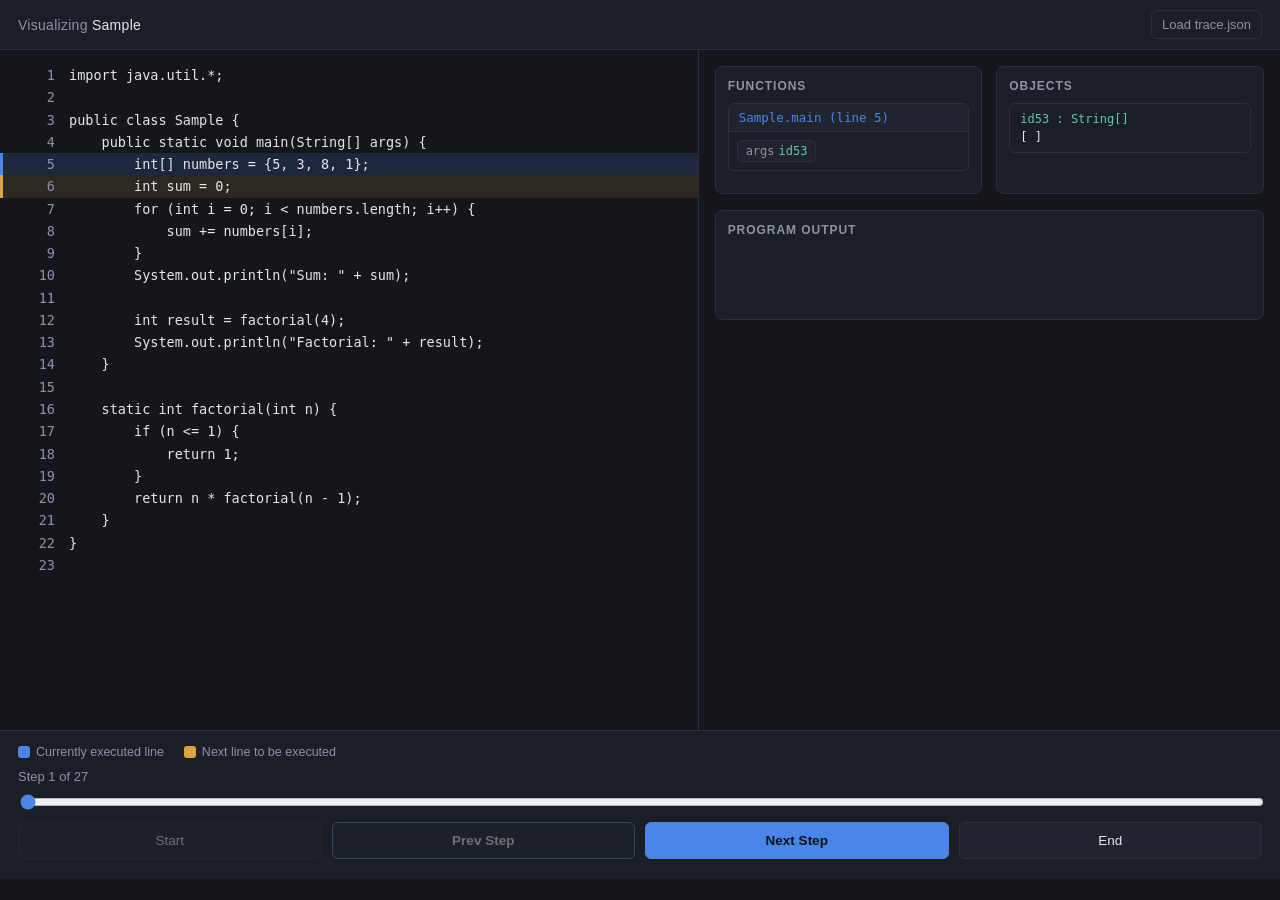
==== frontend/index.html @ e0a82f20 "Add files via upload" ====
<!DOCTYPE html>
<html lang="en">
<head>
<meta charset="UTF-8" />
<meta name="viewport" content="width=device-width, initial-scale=1.0" />
<title>Java Code Visualizer</title>
<link rel="stylesheet" href="style.css" />
</head>
<body>
  <header class="topbar">
    <div class="topbar-title">
      <span class="dim">Visualizing</span> <span id="classNameLabel">your code</span>
    </div>
    <label class="load-trace">
      Load trace.json
      <input type="file" id="traceFileInput" accept="application/json" />
    </label>
  </header>

  <main class="layout">
    <section class="code-pane">
      <pre id="codeView" class="code-view"></pre>
    </section>

    <section class="state-pane">
      <div class="panels">
        <div class="panel">
          <h2>Functions</h2>
          <div id="functionsPanel" class="panel-body"></div>
        </div>
        <div class="panel">
          <h2>Objects</h2>
          <div id="objectsPanel" class="panel-body"></div>
        </div>
      </div>

      <div class="io-panels">
        <div class="panel">
          <h2>Program Output</h2>
          <pre id="outputPanel" class="io-body"></pre>
        </div>
      </div>
    </section>
  </main>

  <footer class="controls">
    <div class="legend">
      <span class="legend-item"><span class="swatch current"></span>Currently executed line</span>
      <span class="legend-item"><span class="swatch next"></span>Next line to be executed</span>
    </div>

    <div class="step-status" id="stepStatus">Load a trace.json to begin</div>
    <input type="range" id="stepSlider" min="0" max="0" value="0" />

    <div class="buttons">
      <button id="btnStart">Start</button>
      <button id="btnPrev">Prev Step</button>
      <button id="btnNext">Next Step</button>
      <button id="btnEnd">End</button>
    </div>
  </footer>

  <script src="app.js"></script>
</body>
</html>
---- frontend/style.css ----
:root {
  --bg: #14161c;
  --bg-panel: #1b1e26;
  --bg-panel-alt: #20242e;
  --border: #2c303c;
  --text: #e4e6ec;
  --text-dim: #8b93a7;
  --accent-current: #4a86e8;
  --accent-next: #d9a441;
  --accent-ref: #5fc9a8;
  --mono: "JetBrains Mono", "Fira Code", "SFMono-Regular", Consolas, monospace;
  --sans: "Inter", -apple-system, BlinkMacSystemFont, "Segoe UI", sans-serif;
}

* { box-sizing: border-box; }

html, body {
  margin: 0;
  height: 100%;
  background: var(--bg);
  color: var(--text);
  font-family: var(--sans);
}

.topbar {
  display: flex;
  align-items: center;
  justify-content: space-between;
  padding: 10px 18px;
  border-bottom: 1px solid var(--border);
  background: var(--bg-panel);
}

.topbar-title { font-size: 14px; letter-spacing: 0.02em; }
.topbar-title .dim { color: var(--text-dim); }

.load-trace {
  font-size: 13px;
  color: var(--text-dim);
  border: 1px solid var(--border);
  border-radius: 6px;
  padding: 6px 10px;
  cursor: pointer;
}
.load-trace:hover { border-color: var(--accent-current); color: var(--text); }
.load-trace input { display: none; }

.layout {
  display: grid;
  grid-template-columns: 1.2fr 1fr;
  gap: 1px;
  background: var(--border);
  min-height: calc(100vh - 220px);
}

.code-pane, .state-pane { background: var(--bg); }

.code-view {
  margin: 0;
  padding: 14px 0;
  font-family: var(--mono);
  font-size: 13.5px;
  line-height: 1.65;
  overflow: auto;
  height: 100%;
  white-space: pre;
}

.code-line {
  display: block;
  padding: 0 18px;
  border-left: 3px solid transparent;
}
.code-line .lineno {
  display: inline-block;
  width: 34px;
  color: var(--text-dim);
  user-select: none;
  text-align: right;
  margin-right: 14px;
}
.code-line.current {
  background: rgba(74, 134, 232, 0.16);
  border-left-color: var(--accent-current);
}
.code-line.next {
  background: rgba(217, 164, 65, 0.12);
  border-left-color: var(--accent-next);
}

.state-pane {
  padding: 16px;
  display: flex;
  flex-direction: column;
  gap: 16px;
  overflow: auto;
}

.panels {
  display: grid;
  grid-template-columns: 1fr 1fr;
  gap: 14px;
}

.panel {
  background: var(--bg-panel);
  border: 1px solid var(--border);
  border-radius: 8px;
  padding: 12px;
}

.panel h2 {
  margin: 0 0 10px 0;
  font-size: 12px;
  text-transform: uppercase;
  letter-spacing: 0.08em;
  color: var(--text-dim);
}

.frame-box {
  border: 1px solid var(--border);
  border-radius: 6px;
  margin-bottom: 10px;
  overflow: hidden;
}
.frame-box .frame-title {
  background: var(--bg-panel-alt);
  padding: 6px 10px;
  font-family: var(--mono);
  font-size: 12.5px;
  color: var(--accent-current);
  border-bottom: 1px solid var(--border);
}
.frame-box .frame-locals {
  display: flex;
  flex-wrap: wrap;
  gap: 6px;
  padding: 8px;
}
.local-chip {
  font-family: var(--mono);
  font-size: 12px;
  background: var(--bg-panel-alt);
  border: 1px solid var(--border);
  border-radius: 5px;
  padding: 3px 8px;
}
.local-chip .name { color: var(--text-dim); margin-right: 4px; }
.local-chip .ref { color: var(--accent-ref); }

.object-box {
  border: 1px solid var(--border);
  border-radius: 6px;
  margin-bottom: 10px;
  padding: 8px 10px;
  font-family: var(--mono);
  font-size: 12px;
}
.object-box .obj-header { color: var(--accent-ref); margin-bottom: 4px; }
.object-box .obj-body { color: var(--text); word-break: break-word; }

.io-panels .panel { flex: 1; }
.io-body {
  margin: 0;
  font-family: var(--mono);
  font-size: 12.5px;
  white-space: pre-wrap;
  min-height: 60px;
  color: var(--text);
}

.controls {
  padding: 14px 18px 20px;
  border-top: 1px solid var(--border);
  background: var(--bg-panel);
}

.legend {
  display: flex;
  gap: 20px;
  font-size: 12.5px;
  color: var(--text-dim);
  margin-bottom: 10px;
}
.legend-item { display: flex; align-items: center; gap: 6px; }
.swatch { width: 12px; height: 12px; border-radius: 3px; display: inline-block; }
.swatch.current { background: var(--accent-current); }
.swatch.next { background: var(--accent-next); }

.step-status { font-size: 13px; color: var(--text-dim); margin-bottom: 8px; }

#stepSlider { width: 100%; margin-bottom: 12px; accent-color: var(--accent-current); }

.buttons { display: flex; gap: 10px; }
.buttons button {
  flex: 1;
  padding: 10px 0;
  background: var(--bg-panel-alt);
  border: 1px solid var(--border);
  color: var(--text);
  border-radius: 6px;
  font-size: 13.5px;
  cursor: pointer;
}
.buttons button:hover:not(:disabled) { border-color: var(--accent-current); }
.buttons button:disabled { opacity: 0.4; cursor: not-allowed; }
#btnNext, #btnPrev { background: var(--accent-current); border-color: var(--accent-current); color: #0d1117; font-weight: 600; }
#btnNext:disabled, #btnPrev:disabled { background: var(--bg-panel-alt); color: var(--text); }

@media (max-width: 860px) {
  .layout { grid-template-columns: 1fr; }
  .panels { grid-template-columns: 1fr; }
}
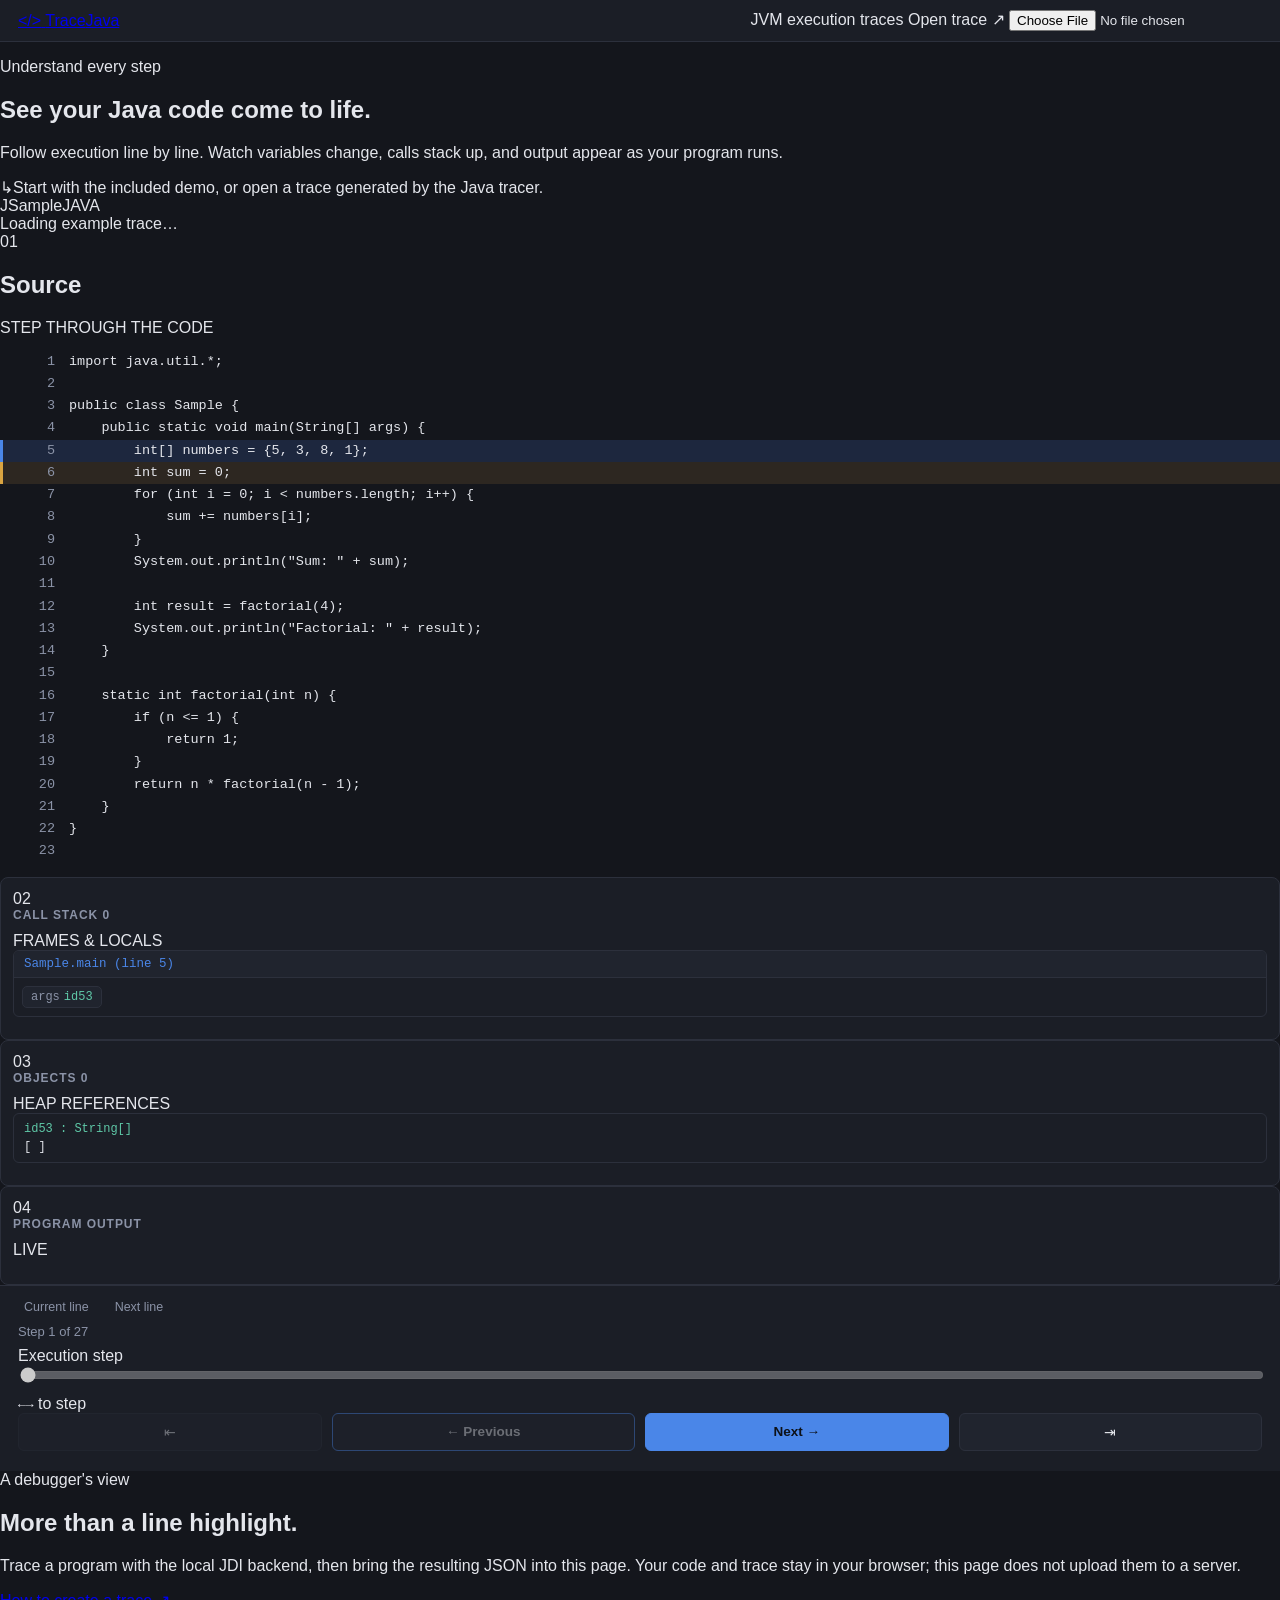
==== commit 381b9444: "Build polished visualizer page" ====
--- a/frontend/index.html
+++ b/frontend/index.html
@@ -1,65 +1,98 @@
-<!DOCTYPE html>
+<!doctype html>
 <html lang="en">
 <head>
-<meta charset="UTF-8" />
-<meta name="viewport" content="width=device-width, initial-scale=1.0" />
-<title>Java Code Visualizer</title>
-<link rel="stylesheet" href="style.css" />
+  <meta charset="utf-8">
+  <meta name="viewport" content="width=device-width, initial-scale=1">
+  <meta name="theme-color" content="#10131a">
+  <meta name="description" content="Step through Java code and see the call stack, variables, objects, and output as the program runs.">
+  <title>Java Code Visualizer — See your code run</title>
+  <link rel="preconnect" href="https://fonts.googleapis.com">
+  <link rel="preconnect" href="https://fonts.gstatic.com" crossorigin>
+  <link href="https://fonts.googleapis.com/css2?family=DM+Mono:wght@400;500&family=DM+Sans:wght@400;500;600;700&display=swap" rel="stylesheet">
+  <link rel="stylesheet" href="style.css">
 </head>
 <body>
   <header class="topbar">
-    <div class="topbar-title">
-      <span class="dim">Visualizing</span> <span id="classNameLabel">your code</span>
+    <a class="brand" href="./" aria-label="Java Code Visualizer home">
+      <span class="brand-mark" aria-hidden="true">&lt;/&gt;</span>
+      <span>Trace<span class="brand-light">Java</span></span>
+    </a>
+    <div class="topbar-actions">
+      <span class="status-pill"><span class="status-dot"></span>JVM execution traces</span>
+      <label class="button button-quiet upload-button" for="traceFileInput">Open trace <span aria-hidden="true">↗</span>
+        <input type="file" id="traceFileInput" accept=".json,application/json">
+      </label>
     </div>
-    <label class="load-trace">
-      Load trace.json
-      <input type="file" id="traceFileInput" accept="application/json" />
-    </label>
   </header>
 
-  <main class="layout">
-    <section class="code-pane">
-      <pre id="codeView" class="code-view"></pre>
+  <main>
+    <section class="intro">
+      <div>
+        <p class="eyebrow"><span class="eyebrow-line"></span>Understand every step</p>
+        <h1>See your Java code <span>come to life.</span></h1>
+        <p class="intro-copy">Follow execution line by line. Watch variables change, calls stack up, and output appear as your program runs.</p>
+      </div>
+      <div class="intro-note"><span class="note-icon">↳</span><span>Start with the included demo, or open a trace generated by the Java tracer.</span></div>
     </section>
 
-    <section class="state-pane">
-      <div class="panels">
-        <div class="panel">
-          <h2>Functions</h2>
-          <div id="functionsPanel" class="panel-body"></div>
-        </div>
-        <div class="panel">
-          <h2>Objects</h2>
-          <div id="objectsPanel" class="panel-body"></div>
+    <section class="workspace" aria-label="Java execution visualizer">
+      <div class="workspace-bar">
+        <div class="file-label"><span class="file-icon">J</span><span id="classNameLabel">Sample.java</span><span class="file-tag">JAVA</span></div>
+        <div class="workspace-hint"><span class="hint-dot"></span><span id="traceMessage" role="status" aria-live="polite">Loading example trace…</span></div>
+      </div>
+
+      <div class="workspace-grid">
+        <section class="code-panel" aria-labelledby="codeHeading">
+          <div class="panel-heading"><div><span class="panel-index">01</span><h2 id="codeHeading">Source</h2></div><span class="panel-caption">STEP THROUGH THE CODE</span></div>
+          <div id="codeView" class="code-view" tabindex="0" aria-label="Java source code"></div>
+        </section>
+
+        <div class="inspector">
+          <section class="panel inspector-panel" aria-labelledby="stackHeading">
+            <div class="panel-heading"><div><span class="panel-index">02</span><h2 id="stackHeading">Call stack <span class="count" id="frameCount">0</span></h2></div><span class="panel-caption">FRAMES & LOCALS</span></div>
+            <div id="functionsPanel" class="panel-content empty-state">Load a trace to inspect the call stack.</div>
+          </section>
+          <section class="panel inspector-panel" aria-labelledby="heapHeading">
+            <div class="panel-heading"><div><span class="panel-index">03</span><h2 id="heapHeading">Objects <span class="count" id="objectCount">0</span></h2></div><span class="panel-caption">HEAP REFERENCES</span></div>
+            <div id="objectsPanel" class="panel-content empty-state">Objects and arrays will appear here.</div>
+          </section>
+          <section class="panel output-panel" aria-labelledby="outputHeading">
+            <div class="panel-heading"><div><span class="panel-index">04</span><h2 id="outputHeading">Program output</h2></div><span class="output-live"><span></span>LIVE</span></div>
+            <pre id="outputPanel" class="output-content">(waiting for output)</pre>
+          </section>
         </div>
       </div>
 
-      <div class="io-panels">
-        <div class="panel">
-          <h2>Program Output</h2>
-          <pre id="outputPanel" class="io-body"></pre>
+      <footer class="controls">
+        <div class="control-top">
+          <div class="legend">
+            <span class="legend-item"><span class="legend-swatch current"></span>Current line</span>
+            <span class="legend-item"><span class="legend-swatch next"></span>Next line</span>
+          </div>
+          <div class="step-status" id="stepStatus">Load a trace to begin</div>
         </div>
-      </div>
+        <label class="sr-only" for="stepSlider">Execution step</label>
+        <input type="range" id="stepSlider" min="0" max="0" value="0" disabled>
+        <div class="control-bottom">
+          <span class="keyboard-tip"><kbd>←</kbd><kbd>→</kbd> to step</span>
+          <div class="buttons">
+            <button id="btnStart" class="icon-button" aria-label="Go to first step" title="First step" disabled>⇤</button>
+            <button id="btnPrev" class="button button-secondary" disabled><span aria-hidden="true">←</span> Previous</button>
+            <button id="btnNext" class="button button-primary" disabled>Next <span aria-hidden="true">→</span></button>
+            <button id="btnEnd" class="icon-button" aria-label="Go to last step" title="Last step" disabled>⇥</button>
+          </div>
+        </div>
+      </footer>
+    </section>
+
+    <section class="below-fold">
+      <div><span class="eyebrow">A debugger's view</span><h2>More than a line highlight.</h2></div>
+      <p>Trace a program with the local JDI backend, then bring the resulting JSON into this page. Your code and trace stay in your browser; this page does not upload them to a server.</p>
+      <a class="text-link" href="https://github.com/akarupusaieshwar-creator/java-code-visualizer#usage" target="_blank" rel="noreferrer">How to create a trace <span aria-hidden="true">↗</span></a>
     </section>
   </main>
-
-  <footer class="controls">
-    <div class="legend">
-      <span class="legend-item"><span class="swatch current"></span>Currently executed line</span>
-      <span class="legend-item"><span class="swatch next"></span>Next line to be executed</span>
-    </div>
-
-    <div class="step-status" id="stepStatus">Load a trace.json to begin</div>
-    <input type="range" id="stepSlider" min="0" max="0" value="0" />
-
-    <div class="buttons">
-      <button id="btnStart">Start</button>
-      <button id="btnPrev">Prev Step</button>
-      <button id="btnNext">Next Step</button>
-      <button id="btnEnd">End</button>
-    </div>
-  </footer>
+  <footer class="site-footer"><span>TraceJava <span class="footer-muted">· A step-by-step Java visualizer</span></span><a href="https://github.com/akarupusaieshwar-creator/java-code-visualizer" target="_blank" rel="noreferrer">View on GitHub ↗</a></footer>
 
   <script src="app.js"></script>
 </body>
-</html>
+</html>
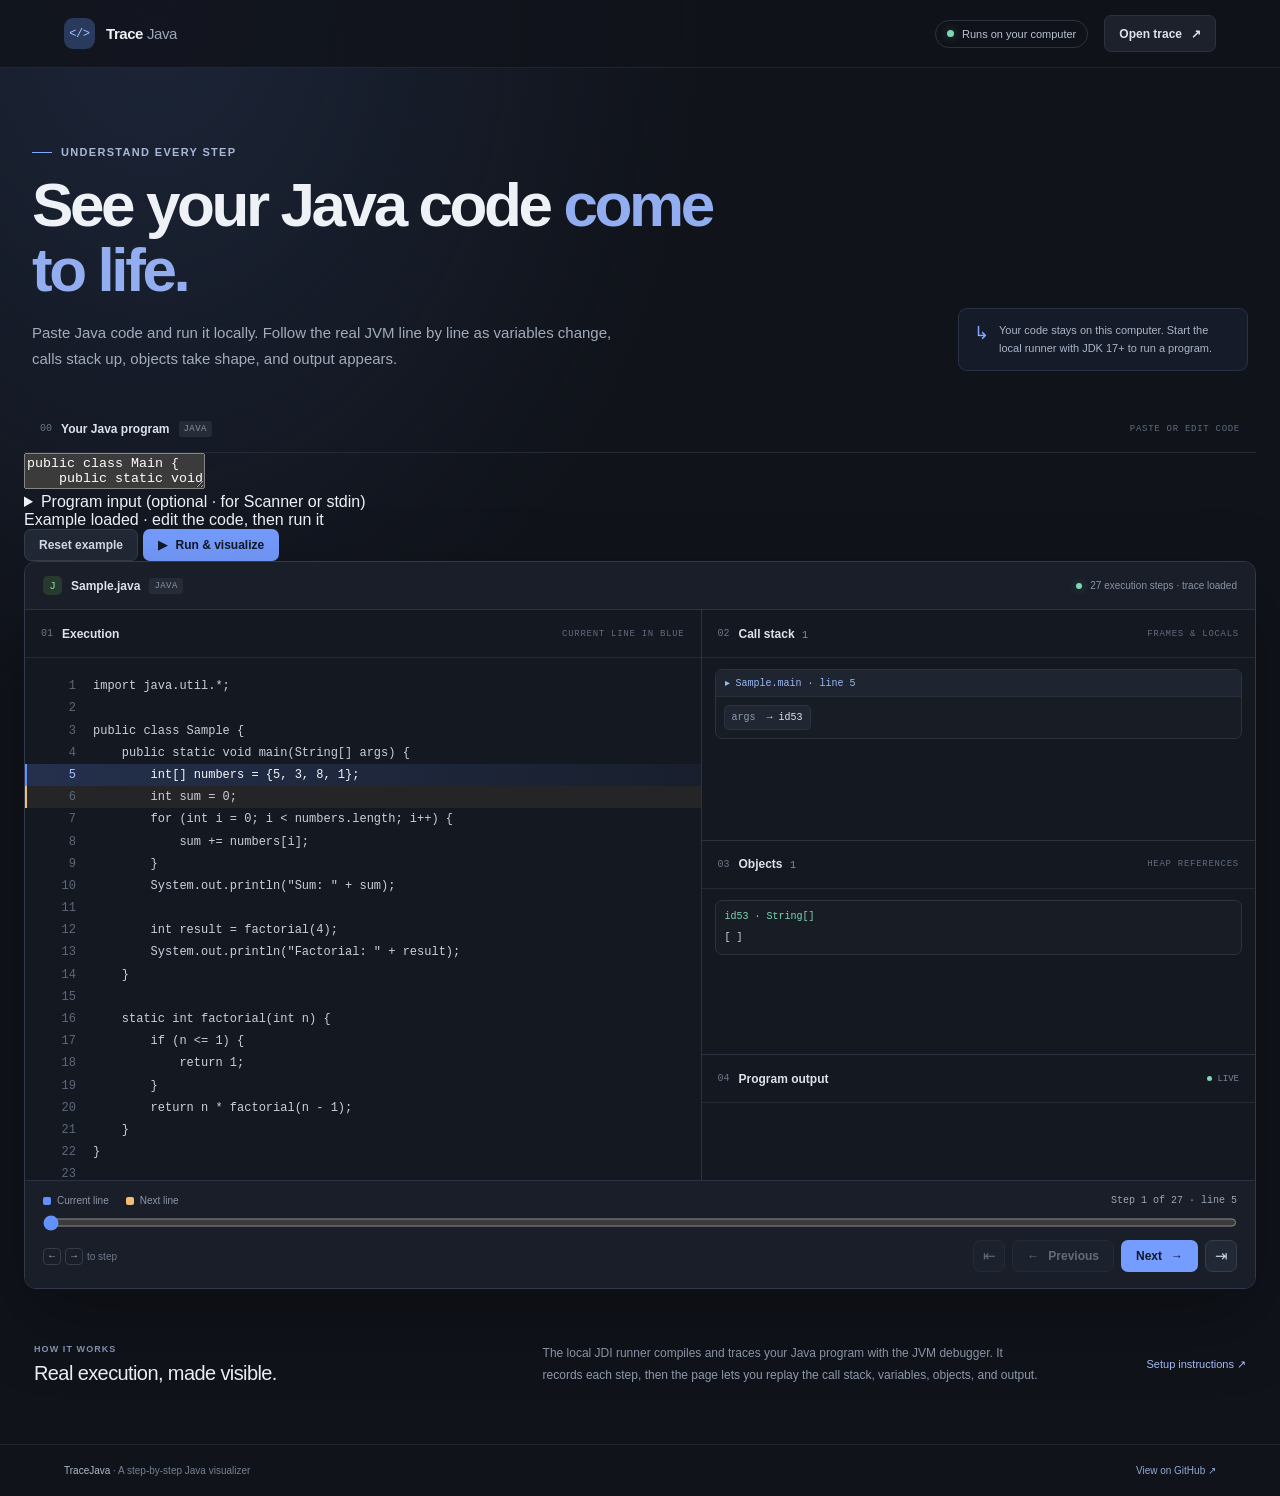
==== commit 920355df: "Add paste-and-run Java editor to page" ====
--- a/frontend/index.html
+++ b/frontend/index.html
@@ -4,7 +4,7 @@
   <meta charset="utf-8">
   <meta name="viewport" content="width=device-width, initial-scale=1">
   <meta name="theme-color" content="#10131a">
-  <meta name="description" content="Step through Java code and see the call stack, variables, objects, and output as the program runs.">
+  <meta name="description" content="Paste Java code and watch its real JVM execution step by step.">
   <title>Java Code Visualizer — See your code run</title>
   <link rel="preconnect" href="https://fonts.googleapis.com">
   <link rel="preconnect" href="https://fonts.gstatic.com" crossorigin>
@@ -18,7 +18,7 @@
       <span>Trace<span class="brand-light">Java</span></span>
     </a>
     <div class="topbar-actions">
-      <span class="status-pill"><span class="status-dot"></span>JVM execution traces</span>
+      <span class="status-pill"><span class="status-dot"></span>Runs on your computer</span>
       <label class="button button-quiet upload-button" for="traceFileInput">Open trace <span aria-hidden="true">↗</span>
         <input type="file" id="traceFileInput" accept=".json,application/json">
       </label>
@@ -30,35 +30,64 @@
       <div>
         <p class="eyebrow"><span class="eyebrow-line"></span>Understand every step</p>
         <h1>See your Java code <span>come to life.</span></h1>
-        <p class="intro-copy">Follow execution line by line. Watch variables change, calls stack up, and output appear as your program runs.</p>
+        <p class="intro-copy">Paste Java code and run it locally. Follow the real JVM line by line as variables change, calls stack up, objects take shape, and output appears.</p>
       </div>
-      <div class="intro-note"><span class="note-icon">↳</span><span>Start with the included demo, or open a trace generated by the Java tracer.</span></div>
+      <div class="intro-note"><span class="note-icon">↳</span><span>Your code stays on this computer. Start the local runner with JDK 17+ to run a program.</span></div>
+    </section>
+
+    <section class="editor-panel panel" aria-labelledby="editorHeading">
+      <div class="editor-top">
+        <div class="panel-heading editor-heading"><div><span class="panel-index">00</span><h2 id="editorHeading">Your Java program</h2><span class="file-tag">JAVA</span></div><span class="panel-caption">PASTE OR EDIT CODE</span></div>
+        <textarea id="editorInput" class="source-editor" spellcheck="false" autocapitalize="off" autocomplete="off" aria-label="Java source code" wrap="off" placeholder="Paste your Java program here…">public class Main {
+    public static void main(String[] args) {
+        int[] scores = {5, 3, 8};
+        int total = 0;
+
+        for (int i = 0; i < scores.length; i++) {
+            total += scores[i];
+        }
+
+        System.out.println("Total: " + total);
+    }
+}</textarea>
+        <details class="stdin-editor">
+          <summary>Program input <span>(optional · for Scanner or stdin)</span></summary>
+          <textarea id="stdinInput" rows="3" spellcheck="false" aria-label="Program input"> </textarea>
+        </details>
+        <div class="editor-footer">
+          <span id="editorMessage" class="editor-message" role="status" aria-live="polite">Example loaded · edit the code, then run it</span>
+          <div class="editor-actions">
+            <button id="loadExample" class="button button-secondary" type="button">Reset example</button>
+            <button id="runCode" class="button button-primary run-button" type="button"><span class="play-icon" aria-hidden="true">▶</span><span id="runButtonLabel">Run & visualize</span></button>
+          </div>
+        </div>
+      </div>
     </section>
 
     <section class="workspace" aria-label="Java execution visualizer">
       <div class="workspace-bar">
-        <div class="file-label"><span class="file-icon">J</span><span id="classNameLabel">Sample.java</span><span class="file-tag">JAVA</span></div>
+        <div class="file-label"><span class="file-icon">J</span><span id="classNameLabel">Main.java</span><span class="file-tag">JAVA</span></div>
         <div class="workspace-hint"><span class="hint-dot"></span><span id="traceMessage" role="status" aria-live="polite">Loading example trace…</span></div>
       </div>
 
       <div class="workspace-grid">
         <section class="code-panel" aria-labelledby="codeHeading">
-          <div class="panel-heading"><div><span class="panel-index">01</span><h2 id="codeHeading">Source</h2></div><span class="panel-caption">STEP THROUGH THE CODE</span></div>
-          <div id="codeView" class="code-view" tabindex="0" aria-label="Java source code"></div>
+          <div class="panel-heading"><div><span class="panel-index">01</span><h2 id="codeHeading">Execution</h2></div><span class="panel-caption">CURRENT LINE IN BLUE</span></div>
+          <div id="codeView" class="code-view" tabindex="0" aria-label="Java source code with current execution line"></div>
         </section>
 
         <div class="inspector">
           <section class="panel inspector-panel" aria-labelledby="stackHeading">
             <div class="panel-heading"><div><span class="panel-index">02</span><h2 id="stackHeading">Call stack <span class="count" id="frameCount">0</span></h2></div><span class="panel-caption">FRAMES & LOCALS</span></div>
-            <div id="functionsPanel" class="panel-content empty-state">Load a trace to inspect the call stack.</div>
+            <div id="functionsPanel" class="panel-content empty-state">Run your program to inspect the call stack.</div>
           </section>
           <section class="panel inspector-panel" aria-labelledby="heapHeading">
             <div class="panel-heading"><div><span class="panel-index">03</span><h2 id="heapHeading">Objects <span class="count" id="objectCount">0</span></h2></div><span class="panel-caption">HEAP REFERENCES</span></div>
-            <div id="objectsPanel" class="panel-content empty-state">Objects and arrays will appear here.</div>
+            <div id="objectsPanel" class="panel-content empty-state">Arrays and objects will appear here.</div>
           </section>
           <section class="panel output-panel" aria-labelledby="outputHeading">
             <div class="panel-heading"><div><span class="panel-index">04</span><h2 id="outputHeading">Program output</h2></div><span class="output-live"><span></span>LIVE</span></div>
-            <pre id="outputPanel" class="output-content">(waiting for output)</pre>
+            <pre id="outputPanel" class="output-content">(run your program to see output)</pre>
           </section>
         </div>
       </div>
@@ -69,7 +98,7 @@
             <span class="legend-item"><span class="legend-swatch current"></span>Current line</span>
             <span class="legend-item"><span class="legend-swatch next"></span>Next line</span>
           </div>
-          <div class="step-status" id="stepStatus">Load a trace to begin</div>
+          <div class="step-status" id="stepStatus">Run your code to begin</div>
         </div>
         <label class="sr-only" for="stepSlider">Execution step</label>
         <input type="range" id="stepSlider" min="0" max="0" value="0" disabled>
@@ -86,9 +115,9 @@
     </section>
 
     <section class="below-fold">
-      <div><span class="eyebrow">A debugger's view</span><h2>More than a line highlight.</h2></div>
-      <p>Trace a program with the local JDI backend, then bring the resulting JSON into this page. Your code and trace stay in your browser; this page does not upload them to a server.</p>
-      <a class="text-link" href="https://github.com/akarupusaieshwar-creator/java-code-visualizer#usage" target="_blank" rel="noreferrer">How to create a trace <span aria-hidden="true">↗</span></a>
+      <div><span class="eyebrow">How it works</span><h2>Real execution, made visible.</h2></div>
+      <p>The local JDI runner compiles and traces your Java program with the JVM debugger. It records each step, then the page lets you replay the call stack, variables, objects, and output.</p>
+      <a class="text-link" href="https://github.com/akarupusaieshwar-creator/java-code-visualizer#run-the-visualizer" target="_blank" rel="noreferrer">Setup instructions <span aria-hidden="true">↗</span></a>
     </section>
   </main>
   <footer class="site-footer"><span>TraceJava <span class="footer-muted">· A step-by-step Java visualizer</span></span><a href="https://github.com/akarupusaieshwar-creator/java-code-visualizer" target="_blank" rel="noreferrer">View on GitHub ↗</a></footer>
--- a/frontend/style.css
+++ b/frontend/style.css
@@ -1,213 +1,14 @@
-:root {
-  --bg: #14161c;
-  --bg-panel: #1b1e26;
-  --bg-panel-alt: #20242e;
-  --border: #2c303c;
-  --text: #e4e6ec;
-  --text-dim: #8b93a7;
-  --accent-current: #4a86e8;
-  --accent-next: #d9a441;
-  --accent-ref: #5fc9a8;
-  --mono: "JetBrains Mono", "Fira Code", "SFMono-Regular", Consolas, monospace;
-  --sans: "Inter", -apple-system, BlinkMacSystemFont, "Segoe UI", sans-serif;
-}
-
-* { box-sizing: border-box; }
-
-html, body {
-  margin: 0;
-  height: 100%;
-  background: var(--bg);
-  color: var(--text);
-  font-family: var(--sans);
-}
-
-.topbar {
-  display: flex;
-  align-items: center;
-  justify-content: space-between;
-  padding: 10px 18px;
-  border-bottom: 1px solid var(--border);
-  background: var(--bg-panel);
-}
-
-.topbar-title { font-size: 14px; letter-spacing: 0.02em; }
-.topbar-title .dim { color: var(--text-dim); }
-
-.load-trace {
-  font-size: 13px;
-  color: var(--text-dim);
-  border: 1px solid var(--border);
-  border-radius: 6px;
-  padding: 6px 10px;
-  cursor: pointer;
-}
-.load-trace:hover { border-color: var(--accent-current); color: var(--text); }
-.load-trace input { display: none; }
-
-.layout {
-  display: grid;
-  grid-template-columns: 1.2fr 1fr;
-  gap: 1px;
-  background: var(--border);
-  min-height: calc(100vh - 220px);
-}
-
-.code-pane, .state-pane { background: var(--bg); }
-
-.code-view {
-  margin: 0;
-  padding: 14px 0;
-  font-family: var(--mono);
-  font-size: 13.5px;
-  line-height: 1.65;
-  overflow: auto;
-  height: 100%;
-  white-space: pre;
-}
-
-.code-line {
-  display: block;
-  padding: 0 18px;
-  border-left: 3px solid transparent;
-}
-.code-line .lineno {
-  display: inline-block;
-  width: 34px;
-  color: var(--text-dim);
-  user-select: none;
-  text-align: right;
-  margin-right: 14px;
-}
-.code-line.current {
-  background: rgba(74, 134, 232, 0.16);
-  border-left-color: var(--accent-current);
-}
-.code-line.next {
-  background: rgba(217, 164, 65, 0.12);
-  border-left-color: var(--accent-next);
-}
-
-.state-pane {
-  padding: 16px;
-  display: flex;
-  flex-direction: column;
-  gap: 16px;
-  overflow: auto;
-}
-
-.panels {
-  display: grid;
-  grid-template-columns: 1fr 1fr;
-  gap: 14px;
-}
-
-.panel {
-  background: var(--bg-panel);
-  border: 1px solid var(--border);
-  border-radius: 8px;
-  padding: 12px;
-}
-
-.panel h2 {
-  margin: 0 0 10px 0;
-  font-size: 12px;
-  text-transform: uppercase;
-  letter-spacing: 0.08em;
-  color: var(--text-dim);
-}
-
-.frame-box {
-  border: 1px solid var(--border);
-  border-radius: 6px;
-  margin-bottom: 10px;
-  overflow: hidden;
-}
-.frame-box .frame-title {
-  background: var(--bg-panel-alt);
-  padding: 6px 10px;
-  font-family: var(--mono);
-  font-size: 12.5px;
-  color: var(--accent-current);
-  border-bottom: 1px solid var(--border);
-}
-.frame-box .frame-locals {
-  display: flex;
-  flex-wrap: wrap;
-  gap: 6px;
-  padding: 8px;
-}
-.local-chip {
-  font-family: var(--mono);
-  font-size: 12px;
-  background: var(--bg-panel-alt);
-  border: 1px solid var(--border);
-  border-radius: 5px;
-  padding: 3px 8px;
-}
-.local-chip .name { color: var(--text-dim); margin-right: 4px; }
-.local-chip .ref { color: var(--accent-ref); }
-
-.object-box {
-  border: 1px solid var(--border);
-  border-radius: 6px;
-  margin-bottom: 10px;
-  padding: 8px 10px;
-  font-family: var(--mono);
-  font-size: 12px;
-}
-.object-box .obj-header { color: var(--accent-ref); margin-bottom: 4px; }
-.object-box .obj-body { color: var(--text); word-break: break-word; }
-
-.io-panels .panel { flex: 1; }
-.io-body {
-  margin: 0;
-  font-family: var(--mono);
-  font-size: 12.5px;
-  white-space: pre-wrap;
-  min-height: 60px;
-  color: var(--text);
-}
-
-.controls {
-  padding: 14px 18px 20px;
-  border-top: 1px solid var(--border);
-  background: var(--bg-panel);
-}
-
-.legend {
-  display: flex;
-  gap: 20px;
-  font-size: 12.5px;
-  color: var(--text-dim);
-  margin-bottom: 10px;
-}
-.legend-item { display: flex; align-items: center; gap: 6px; }
-.swatch { width: 12px; height: 12px; border-radius: 3px; display: inline-block; }
-.swatch.current { background: var(--accent-current); }
-.swatch.next { background: var(--accent-next); }
-
-.step-status { font-size: 13px; color: var(--text-dim); margin-bottom: 8px; }
-
-#stepSlider { width: 100%; margin-bottom: 12px; accent-color: var(--accent-current); }
-
-.buttons { display: flex; gap: 10px; }
-.buttons button {
-  flex: 1;
-  padding: 10px 0;
-  background: var(--bg-panel-alt);
-  border: 1px solid var(--border);
-  color: var(--text);
-  border-radius: 6px;
-  font-size: 13.5px;
-  cursor: pointer;
-}
-.buttons button:hover:not(:disabled) { border-color: var(--accent-current); }
-.buttons button:disabled { opacity: 0.4; cursor: not-allowed; }
-#btnNext, #btnPrev { background: var(--accent-current); border-color: var(--accent-current); color: #0d1117; font-weight: 600; }
-#btnNext:disabled, #btnPrev:disabled { background: var(--bg-panel-alt); color: var(--text); }
-
-@media (max-width: 860px) {
-  .layout { grid-template-columns: 1fr; }
-  .panels { grid-template-columns: 1fr; }
-}
+:root { color-scheme: dark; --bg:#10131a; --surface:#171b24; --surface-raised:#1c212c; --surface-soft:#202633; --border:#2b3240; --border-soft:#232a36; --text:#eef1f6; --muted:#929bad; --faint:#697386; --blue:#83a9ff; --blue-strong:#6391ff; --amber:#f0bf72; --mint:#7ed8b5; --mono:"DM Mono","SFMono-Regular",Consolas,monospace; --sans:"DM Sans",Inter,-apple-system,BlinkMacSystemFont,"Segoe UI",sans-serif; }
+*{box-sizing:border-box} html{min-width:320px;background:var(--bg);scroll-behavior:smooth} body{margin:0;min-height:100vh;background:radial-gradient(ellipse at 12% 0%,#1c2538 0,transparent 34rem),var(--bg);color:var(--text);font-family:var(--sans);-webkit-font-smoothing:antialiased} button,input{font:inherit} a{color:inherit;text-decoration:none}
+.topbar{height:68px;display:flex;align-items:center;justify-content:space-between;padding:0 clamp(20px,5vw,76px);border-bottom:1px solid rgba(255,255,255,.07);background:rgba(16,19,26,.82)} .brand{display:inline-flex;align-items:center;gap:11px;font-weight:700;font-size:15px;letter-spacing:-.03em}.brand-mark{display:grid;width:31px;height:31px;place-items:center;border-radius:9px;background:#293a5c;color:#a8c1ff;font:500 12px var(--mono)}.brand-light{margin-left:4px;color:#9aa6ba;font-weight:500}.topbar-actions{display:flex;align-items:center;gap:16px}.status-pill{display:inline-flex;align-items:center;gap:8px;padding:7px 11px;border:1px solid var(--border);border-radius:999px;color:#b9c2d1;font-size:11px}.status-dot,.hint-dot{width:7px;height:7px;border-radius:50%;background:var(--mint);box-shadow:0 0 10px rgba(126,216,181,.35)}
+.button{min-height:37px;display:inline-flex;align-items:center;justify-content:center;gap:9px;padding:0 14px;border:1px solid transparent;border-radius:7px;font-weight:600;font-size:12px;cursor:pointer;transition:transform .15s,background .15s,border-color .15s}.button:hover:not(:disabled),.icon-button:hover:not(:disabled){transform:translateY(-1px)}.button-quiet{background:var(--surface-raised);border-color:var(--border);color:#dce3ed}.button-quiet:hover{border-color:#53617a}.upload-button input{display:none}
+main{width:min(1400px,calc(100% - 48px));margin:0 auto}.intro{display:flex;justify-content:space-between;align-items:end;gap:32px;padding:clamp(42px,7vw,78px) 8px 34px}.eyebrow{display:flex;align-items:center;gap:9px;margin:0 0 14px;color:#a8b8d4;font-size:11px;font-weight:600;letter-spacing:.12em;text-transform:uppercase}.eyebrow-line{width:20px;height:1px;background:var(--blue)}h1{max-width:700px;margin:0;font-size:clamp(34px,5.1vw,62px);line-height:1.05;font-weight:600;letter-spacing:-.055em}h1 span{color:#92adf0}.intro-copy{max-width:580px;margin:18px 0 0;color:#a2acbc;font-size:15px;line-height:1.7}.intro-note{display:flex;align-items:flex-start;gap:10px;max-width:290px;padding:13px 15px;border:1px solid rgba(139,164,218,.16);border-radius:9px;background:rgba(36,48,73,.32);color:#aab6c9;font-size:11px;line-height:1.6}.note-icon{color:var(--blue);font:18px var(--mono)}
+.workspace{position:relative;overflow:hidden;border:1px solid #31394a;border-radius:12px;background:rgba(20,24,33,.96);box-shadow:0 28px 80px rgba(0,0,0,.28),0 1px rgba(255,255,255,.04) inset}.workspace.dragging:after{content:"Drop trace JSON to open";position:absolute;inset:0;z-index:5;display:grid;place-items:center;border:2px dashed #91b1ff;border-radius:12px;background:rgba(16,22,34,.91);color:#d9e4ff;font-size:18px;font-weight:600;pointer-events:none}.workspace-bar{display:flex;align-items:center;justify-content:space-between;min-height:48px;padding:0 18px;border-bottom:1px solid var(--border);background:#191e28}.file-label{display:flex;align-items:center;gap:9px;color:#dce2ec;font-size:12px;font-weight:600}.file-icon{display:grid;width:19px;height:19px;place-items:center;border-radius:5px;background:#263a2e;color:#8dd4a5;font:11px var(--mono)}.file-tag{padding:3px 5px;border-radius:3px;background:#252c37;color:#8994a6;font:9px var(--mono);letter-spacing:.05em}.workspace-hint{display:flex;align-items:center;gap:8px;color:#8894a7;font-size:10px}.hint-dot{width:6px;height:6px}.workspace-hint.has-error{color:#ff9c9c}.workspace-hint.has-error .hint-dot{background:#ff8080;box-shadow:none}
+.workspace-grid{display:grid;grid-template-columns:minmax(0,1.1fr) minmax(340px,.9fr);min-height:570px}.code-panel{min-width:0;border-right:1px solid var(--border)}.panel-heading{display:flex;align-items:center;justify-content:space-between;min-height:48px;padding:0 16px;border-bottom:1px solid var(--border-soft)}.panel-heading>div{display:flex;align-items:center;gap:9px}.panel-heading h2{margin:0;color:#dce2eb;font-size:12px;font-weight:600}.panel-index{color:#697589;font:10px var(--mono)}.panel-caption{color:#606b7e;font:9px var(--mono);letter-spacing:.08em}.count{margin-left:4px;color:#8290a5;font:10px var(--mono)}
+.code-view{height:520px;overflow:auto;padding:17px 0 24px;background:#141821;font:12px/1.85 var(--mono);tab-size:4;outline:none}.code-line{display:block;width:max-content;min-width:100%;padding:0 22px 0 12px;border-left:2px solid transparent;color:#c9d0dc;white-space:pre}.lineno{display:inline-block;width:37px;margin-right:17px;color:#5e6879;text-align:right;user-select:none}.code-line.current{border-left-color:var(--blue-strong);background:linear-gradient(90deg,rgba(95,138,238,.21),rgba(95,138,238,.055));color:#f4f6fb}.code-line.current .lineno{color:#aec4ff}.code-line.next{border-left-color:var(--amber);background:rgba(240,191,114,.08)}
+.inspector{display:flex;min-width:0;flex-direction:column}.inspector-panel{flex:1 1 auto;min-height:130px}.inspector-panel+.inspector-panel,.output-panel{border-top:1px solid var(--border)}.panel-content{max-height:235px;overflow:auto;padding:11px 13px}.empty-state{color:#727e91;font-size:11px;line-height:1.7}.frame-box{margin-bottom:8px;overflow:hidden;border:1px solid #2b3341;border-radius:7px;background:#171c25}.frame-title{padding:7px 9px;border-bottom:1px solid #28303d;background:#1e2531;color:#9db7f4;font:10px var(--mono)}.frame-locals{display:flex;flex-wrap:wrap;gap:5px;padding:8px}.local-chip{max-width:100%;overflow-wrap:anywhere;padding:4px 7px;border:1px solid #2a3340;border-radius:5px;background:#202733;color:#e0e6ef;font:10px/1.5 var(--mono)}.name{margin-right:5px;color:#8d9aaf}.ref{color:var(--mint)}.object-box{margin-bottom:7px;padding:8px 9px;border:1px solid #2a3340;border-radius:7px;background:#171c25;font:10px/1.6 var(--mono)}.obj-header{margin-bottom:5px;color:var(--mint)}.obj-body{color:#d6dce6;overflow-wrap:anywhere}.object-field+.object-field{margin-top:2px}.output-panel{min-height:126px}.output-live{display:inline-flex;align-items:center;gap:5px;color:#778599;font:9px var(--mono)}.output-live span{width:5px;height:5px;border-radius:50%;background:var(--mint)}.output-content{min-height:55px;max-height:120px;overflow:auto;margin:0;padding:11px 16px 15px;color:#b2c3d6;white-space:pre-wrap;overflow-wrap:anywhere;font:11px/1.65 var(--mono)}
+.controls{padding:14px 18px 16px;border-top:1px solid var(--border);background:#191e28}.control-top,.control-bottom{display:flex;align-items:center;justify-content:space-between;gap:14px}.legend{display:flex;flex-wrap:wrap;gap:17px}.legend-item{display:flex;align-items:center;gap:6px;color:#8d98aa;font-size:10px}.legend-swatch{width:8px;height:8px;border-radius:2px}.legend-swatch.current{background:var(--blue-strong)}.legend-swatch.next{background:var(--amber)}.step-status{color:#9ba6b6;font:10px var(--mono)}#stepSlider{display:block;width:100%;height:15px;margin:9px 0 10px;accent-color:var(--blue-strong);cursor:pointer}#stepSlider:disabled{cursor:default;opacity:.4}.buttons{display:flex;align-items:center;gap:7px}.button-secondary{min-height:32px;border-color:#363e4d;background:#222936;color:#d7dee9}.button-primary{min-height:32px;background:#759cff;color:#111827}.button-primary:hover:not(:disabled){background:#92b0ff}.button:disabled,.icon-button:disabled{cursor:not-allowed;opacity:.4}.icon-button{width:32px;height:32px;border:1px solid #363e4d;border-radius:7px;background:#222936;color:#c7d0de;font:15px var(--mono);cursor:pointer;transition:transform .15s}.keyboard-tip{display:flex;align-items:center;gap:4px;color:#6f7a8b;font-size:10px}kbd{min-width:18px;padding:2px 4px;border:1px solid #353d4b;border-radius:4px;color:#a8b2c2;text-align:center;font:10px var(--mono)}
+.sr-only{position:absolute;width:1px;height:1px;overflow:hidden;clip:rect(0,0,0,0);white-space:nowrap;clip-path:inset(50%)}.below-fold{display:grid;grid-template-columns:1fr 1.2fr auto;align-items:center;gap:32px;padding:54px 10px 58px}.below-fold .eyebrow{margin:0 0 8px;color:#8798b8;font-size:9px}.below-fold h2{margin:0;font-size:20px;font-weight:500;letter-spacing:-.03em}.below-fold>p{max-width:500px;margin:0;color:#909bad;font-size:12px;line-height:1.8}.text-link{white-space:nowrap;color:#a9c0fc;font-size:11px}.text-link:hover,.site-footer a:hover{color:#fff}.site-footer{display:flex;justify-content:space-between;padding:20px clamp(24px,5vw,76px);border-top:1px solid rgba(255,255,255,.07);color:#aeb8c8;font-size:10px}.footer-muted{color:#758093}.site-footer a{color:#94a9d4}:focus-visible{outline:2px solid #8eafff;outline-offset:3px}
+@media(max-width:900px){main{width:min(100% - 32px,760px)}.intro{align-items:flex-start;flex-direction:column;padding-top:48px}.intro-note{max-width:440px}.workspace-grid{grid-template-columns:1fr}.code-panel{border-right:0;border-bottom:1px solid var(--border)}.code-view{height:380px}.inspector{display:grid;grid-template-columns:1fr 1fr}.inspector-panel{min-height:160px}.inspector-panel+.inspector-panel{border-top:0;border-left:1px solid var(--border)}.inspector-panel:nth-child(3){border-top:1px solid var(--border);border-left:0}.output-panel{grid-column:1/-1}.below-fold{grid-template-columns:1fr 1fr}.below-fold>p{grid-column:1/-1;grid-row:2}}
+@media(max-width:560px){.topbar{height:60px;padding:0 16px}.status-pill{display:none}main{width:calc(100% - 24px)}.intro{gap:20px;padding:37px 3px 23px}h1{font-size:37px}.intro-copy{font-size:13px}.intro-note{font-size:10px}.workspace-bar{align-items:flex-start;flex-direction:column;justify-content:center;gap:7px;padding:10px 12px}.workspace-hint{font-size:9px}.panel-caption{font-size:8px}.code-view{height:340px;font-size:11px}.code-line{padding-right:14px}.lineno{width:28px;margin-right:10px}.inspector{grid-template-columns:1fr}.inspector-panel+.inspector-panel{border-top:1px solid var(--border);border-left:0}.inspector-panel:nth-child(3){border-top:1px solid var(--border)}.panel-content{max-height:190px}.control-top{align-items:flex-start;flex-direction:column;gap:8px}.control-bottom{align-items:flex-start;flex-direction:column}.buttons{width:100%}.buttons .button{flex:1}.below-fold{grid-template-columns:1fr;gap:15px;padding:38px 4px}.below-fold>p{grid-column:auto;grid-row:auto}.site-footer{gap:10px;padding:17px 15px;font-size:9px}}
+@media(prefers-reduced-motion:reduce){*,*::before,*::after{scroll-behavior:auto!important;transition-duration:.01ms!important}}
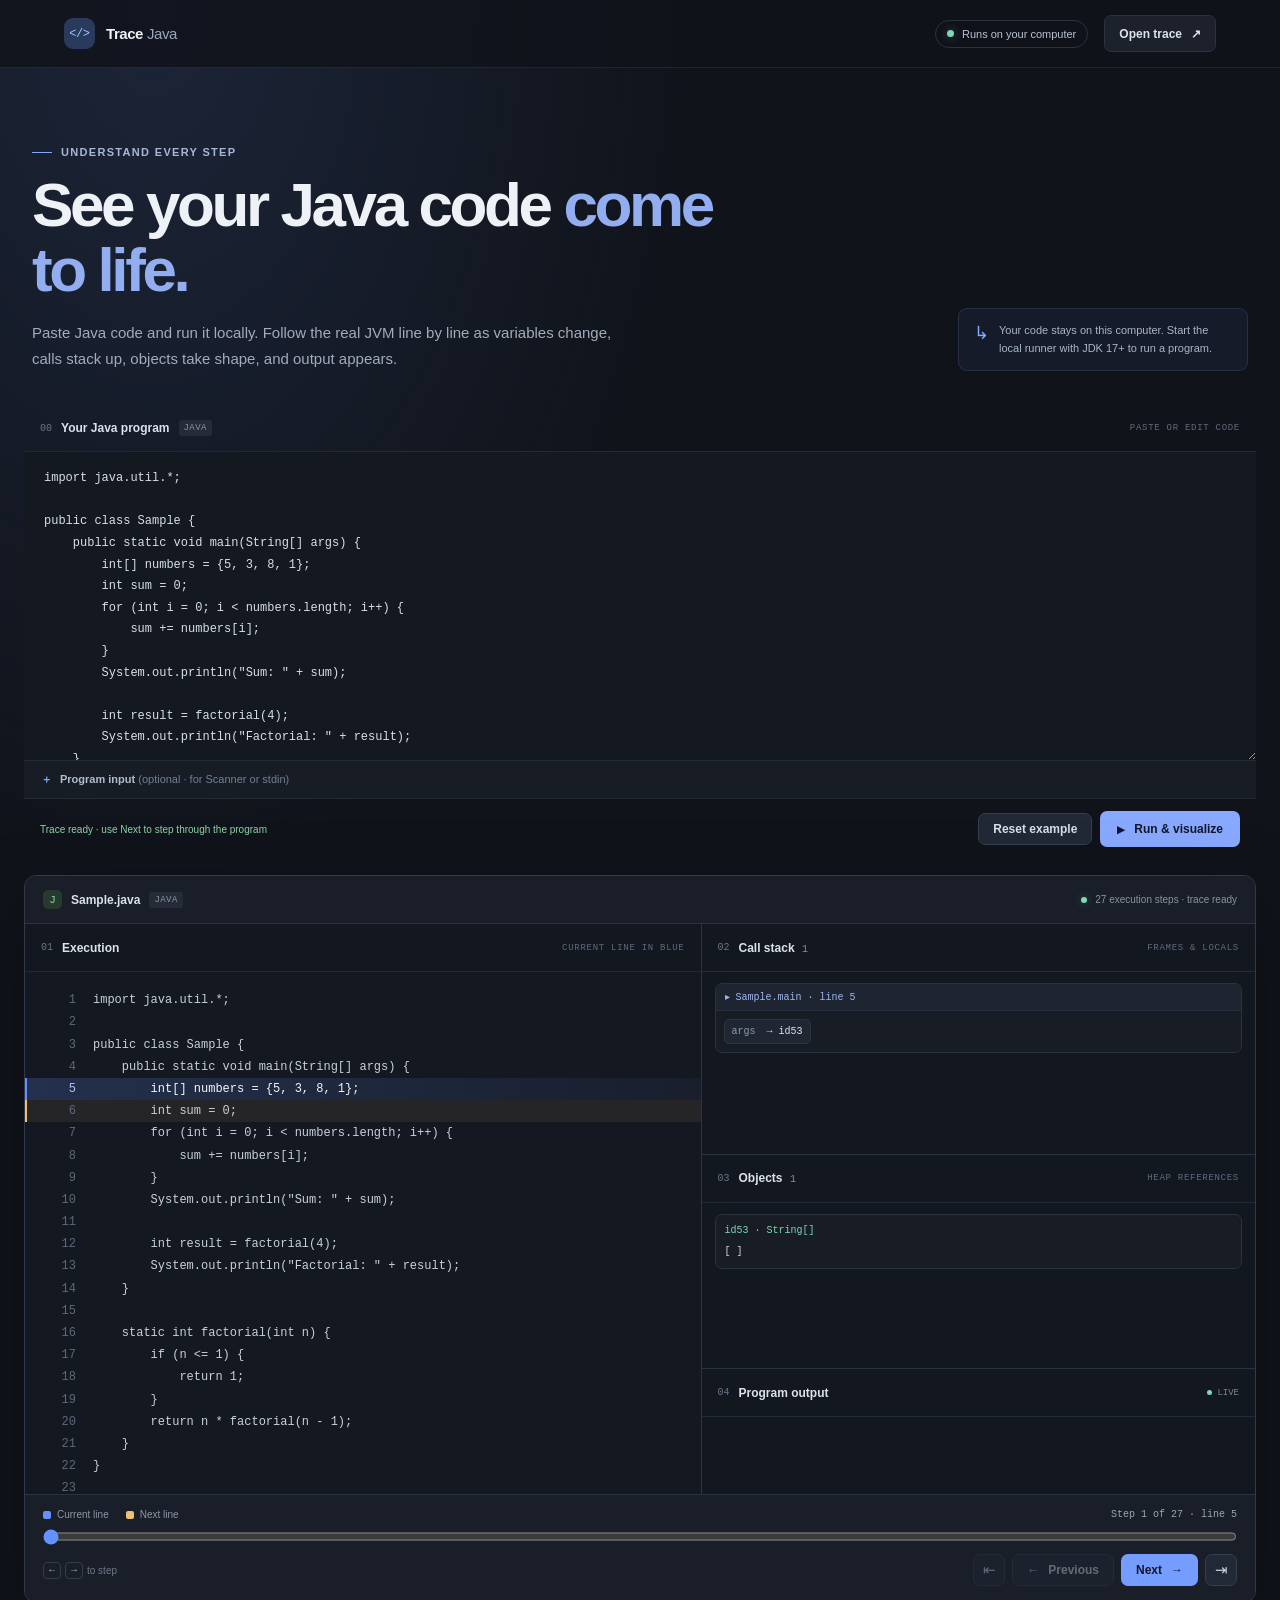
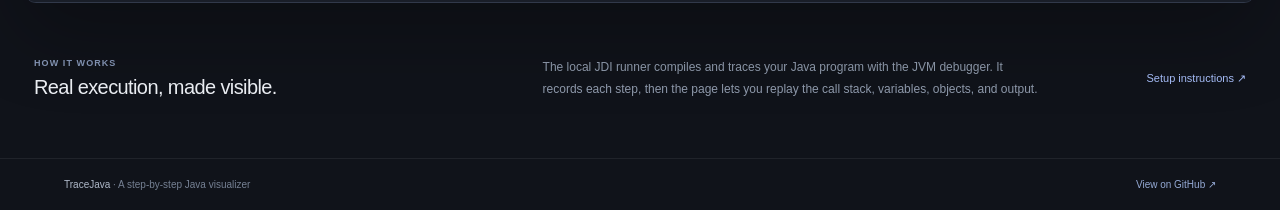
==== commit 4044127c: "Leave optional program input empty by default" ====
--- a/frontend/index.html
+++ b/frontend/index.html
@@ -52,7 +52,7 @@
 }</textarea>
         <details class="stdin-editor">
           <summary>Program input <span>(optional · for Scanner or stdin)</span></summary>
-          <textarea id="stdinInput" rows="3" spellcheck="false" aria-label="Program input"> </textarea>
+          <textarea id="stdinInput" rows="3" spellcheck="false" aria-label="Program input"></textarea>
         </details>
         <div class="editor-footer">
           <span id="editorMessage" class="editor-message" role="status" aria-live="polite">Example loaded · edit the code, then run it</span>
--- a/frontend/style.css
+++ b/frontend/style.css
@@ -11,4 +11,29 @@
 .sr-only{position:absolute;width:1px;height:1px;overflow:hidden;clip:rect(0,0,0,0);white-space:nowrap;clip-path:inset(50%)}.below-fold{display:grid;grid-template-columns:1fr 1.2fr auto;align-items:center;gap:32px;padding:54px 10px 58px}.below-fold .eyebrow{margin:0 0 8px;color:#8798b8;font-size:9px}.below-fold h2{margin:0;font-size:20px;font-weight:500;letter-spacing:-.03em}.below-fold>p{max-width:500px;margin:0;color:#909bad;font-size:12px;line-height:1.8}.text-link{white-space:nowrap;color:#a9c0fc;font-size:11px}.text-link:hover,.site-footer a:hover{color:#fff}.site-footer{display:flex;justify-content:space-between;padding:20px clamp(24px,5vw,76px);border-top:1px solid rgba(255,255,255,.07);color:#aeb8c8;font-size:10px}.footer-muted{color:#758093}.site-footer a{color:#94a9d4}:focus-visible{outline:2px solid #8eafff;outline-offset:3px}
 @media(max-width:900px){main{width:min(100% - 32px,760px)}.intro{align-items:flex-start;flex-direction:column;padding-top:48px}.intro-note{max-width:440px}.workspace-grid{grid-template-columns:1fr}.code-panel{border-right:0;border-bottom:1px solid var(--border)}.code-view{height:380px}.inspector{display:grid;grid-template-columns:1fr 1fr}.inspector-panel{min-height:160px}.inspector-panel+.inspector-panel{border-top:0;border-left:1px solid var(--border)}.inspector-panel:nth-child(3){border-top:1px solid var(--border);border-left:0}.output-panel{grid-column:1/-1}.below-fold{grid-template-columns:1fr 1fr}.below-fold>p{grid-column:1/-1;grid-row:2}}
 @media(max-width:560px){.topbar{height:60px;padding:0 16px}.status-pill{display:none}main{width:calc(100% - 24px)}.intro{gap:20px;padding:37px 3px 23px}h1{font-size:37px}.intro-copy{font-size:13px}.intro-note{font-size:10px}.workspace-bar{align-items:flex-start;flex-direction:column;justify-content:center;gap:7px;padding:10px 12px}.workspace-hint{font-size:9px}.panel-caption{font-size:8px}.code-view{height:340px;font-size:11px}.code-line{padding-right:14px}.lineno{width:28px;margin-right:10px}.inspector{grid-template-columns:1fr}.inspector-panel+.inspector-panel{border-top:1px solid var(--border);border-left:0}.inspector-panel:nth-child(3){border-top:1px solid var(--border)}.panel-content{max-height:190px}.control-top{align-items:flex-start;flex-direction:column;gap:8px}.control-bottom{align-items:flex-start;flex-direction:column}.buttons{width:100%}.buttons .button{flex:1}.below-fold{grid-template-columns:1fr;gap:15px;padding:38px 4px}.below-fold>p{grid-column:auto;grid-row:auto}.site-footer{gap:10px;padding:17px 15px;font-size:9px}}
-@media(prefers-reduced-motion:reduce){*,*::before,*::after{scroll-behavior:auto!important;transition-duration:.01ms!important}}+@media(prefers-reduced-motion:reduce){*,*::before,*::after{scroll-behavior:auto!important;transition-duration:.01ms!important}}
+
+/* Paste-and-run editor */
+.editor-panel{margin:0 0 16px;padding:0;overflow:hidden}
+.editor-heading{min-height:46px;border-bottom:0}
+.editor-heading .panel-heading>div,.editor-heading>div{display:flex;align-items:center;gap:9px}
+.source-editor{display:block;width:100%;min-height:310px;resize:vertical;padding:16px 20px;border:0;border-top:1px solid var(--border-soft);border-bottom:1px solid var(--border-soft);outline:none;background:#141821;color:#d8dfeb;font:12px/1.8 var(--mono);tab-size:4;white-space:pre;overflow:auto}
+.source-editor:focus{box-shadow:inset 0 0 0 1px rgba(131,169,255,.32)}
+.stdin-editor{border-bottom:1px solid var(--border-soft);background:#171c25}
+.stdin-editor summary{padding:11px 17px;color:#b2bdcd;font-size:11px;font-weight:600;cursor:pointer;list-style:none}
+.stdin-editor summary::-webkit-details-marker{display:none}
+.stdin-editor summary:before{content:"＋";margin-right:8px;color:var(--blue)}
+.stdin-editor[open] summary:before{content:"−"}
+.stdin-editor summary span{color:#748095;font-weight:400}
+.stdin-editor textarea{display:block;width:100%;min-height:72px;resize:vertical;padding:10px 18px;border:0;border-top:1px solid var(--border-soft);outline:none;background:#141821;color:#d8dfeb;font:11px/1.7 var(--mono)}
+.editor-footer{display:flex;align-items:center;justify-content:space-between;gap:14px;padding:12px 16px}
+.editor-message{color:#8794a9;font-size:10px;line-height:1.5}
+.editor-message.error{color:#ff9c9c}
+.editor-message.success{color:#8dd4a5}
+.editor-actions{display:flex;align-items:center;gap:8px}
+.run-button{min-height:36px;padding-inline:16px;background:#88a9ff;color:#101827;font-size:12px;font-weight:700}
+.run-button:hover:not(:disabled){background:#a0baff}
+.play-icon{font-size:10px}
+.run-button:disabled{cursor:progress;opacity:.65}
+.workspace{scroll-margin-top:20px}
+@media(max-width:560px){.source-editor{min-height:250px;padding:13px;font-size:11px}.editor-footer{align-items:stretch;flex-direction:column;padding:11px}.editor-actions{width:100%}.editor-actions .button{flex:1}.editor-message{min-height:16px}}
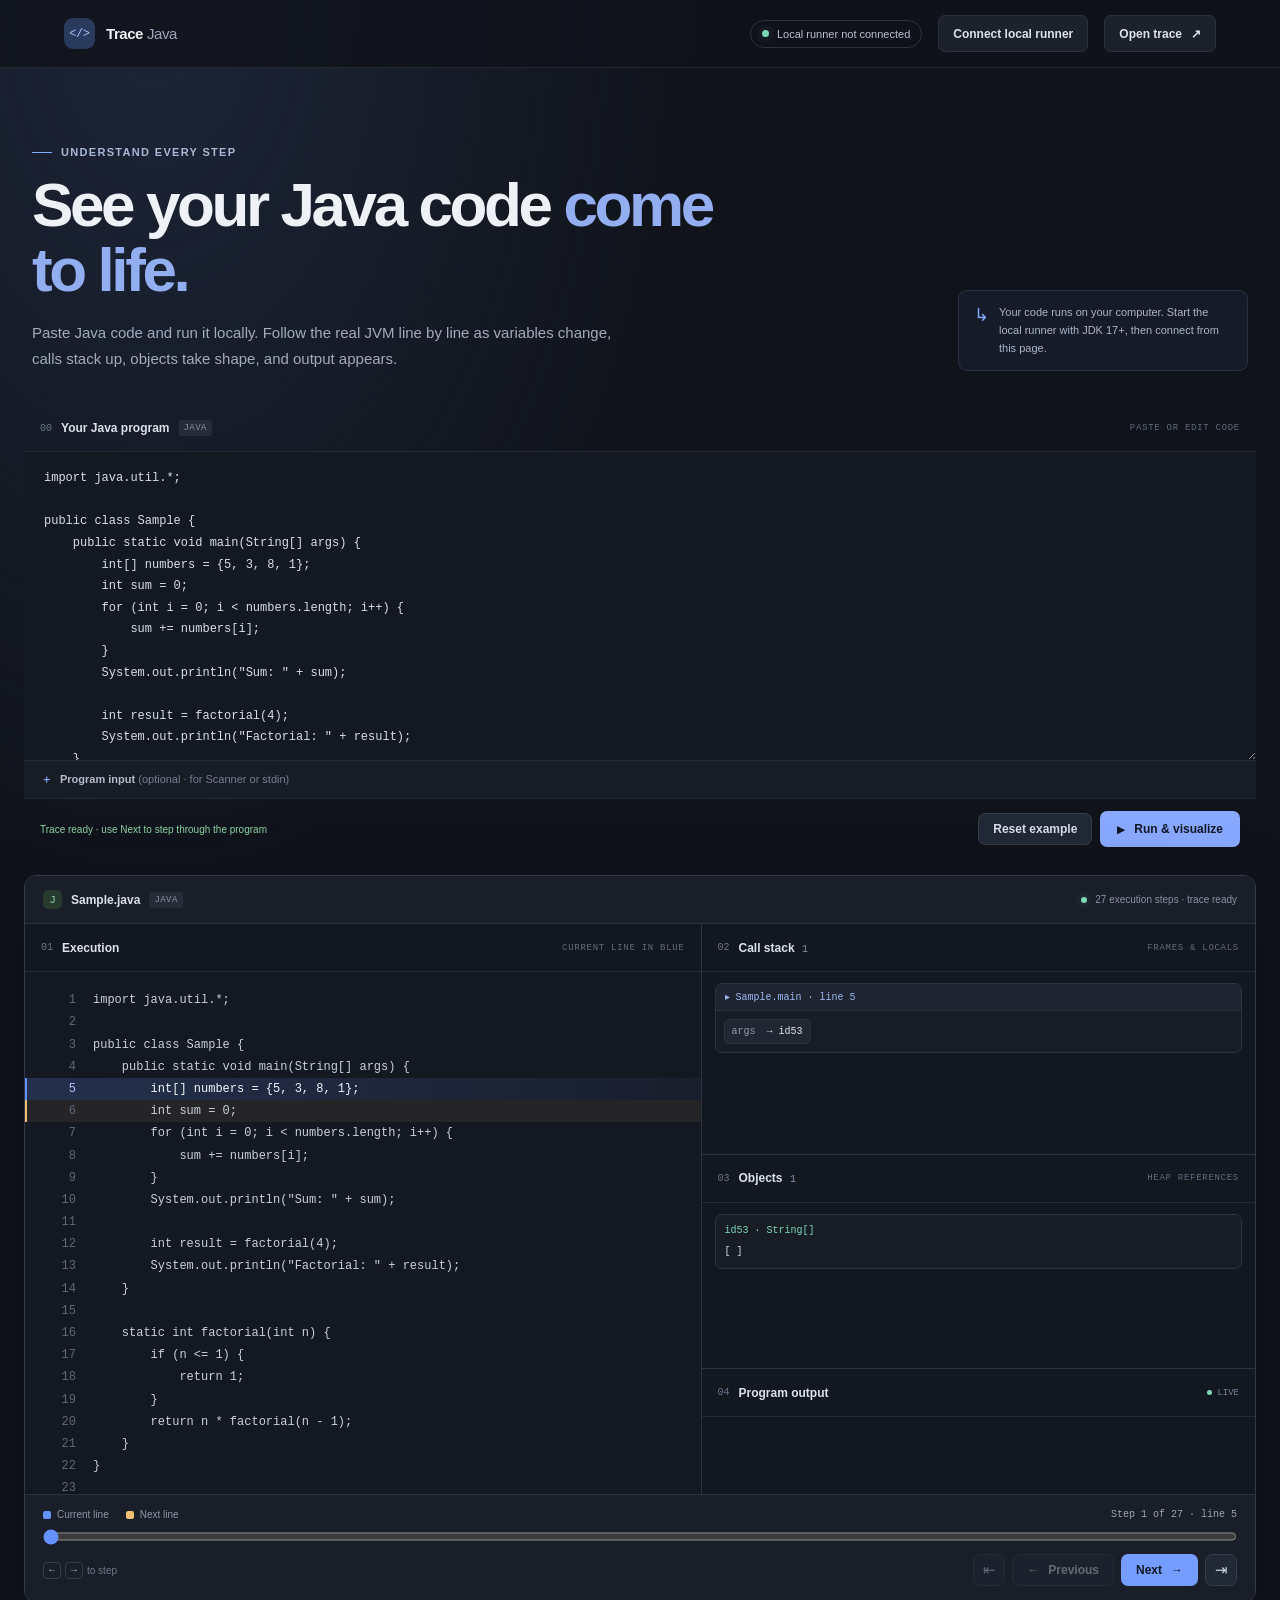
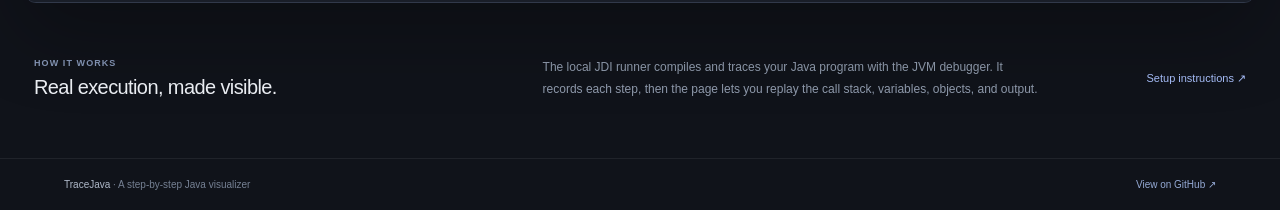
==== commit 5689839c: "Add a local runner connect control" ====
--- a/frontend/index.html
+++ b/frontend/index.html
@@ -18,7 +18,8 @@
       <span>Trace<span class="brand-light">Java</span></span>
     </a>
     <div class="topbar-actions">
-      <span class="status-pill"><span class="status-dot"></span>Runs on your computer</span>
+      <span class="status-pill runner-status" id="runnerStatus"><span class="status-dot"></span><span id="runnerStatusText">Local runner not connected</span></span>
+      <button class="button button-quiet connect-button" id="connectRunner" type="button">Connect local runner</button>
       <label class="button button-quiet upload-button" for="traceFileInput">Open trace <span aria-hidden="true">↗</span>
         <input type="file" id="traceFileInput" accept=".json,application/json">
       </label>
@@ -32,7 +33,7 @@
         <h1>See your Java code <span>come to life.</span></h1>
         <p class="intro-copy">Paste Java code and run it locally. Follow the real JVM line by line as variables change, calls stack up, objects take shape, and output appears.</p>
       </div>
-      <div class="intro-note"><span class="note-icon">↳</span><span>Your code stays on this computer. Start the local runner with JDK 17+ to run a program.</span></div>
+      <div class="intro-note"><span class="note-icon">↳</span><span>Your code runs on your computer. Start the local runner with JDK 17+, then connect from this page.</span></div>
     </section>
 
     <section class="editor-panel panel" aria-labelledby="editorHeading">
